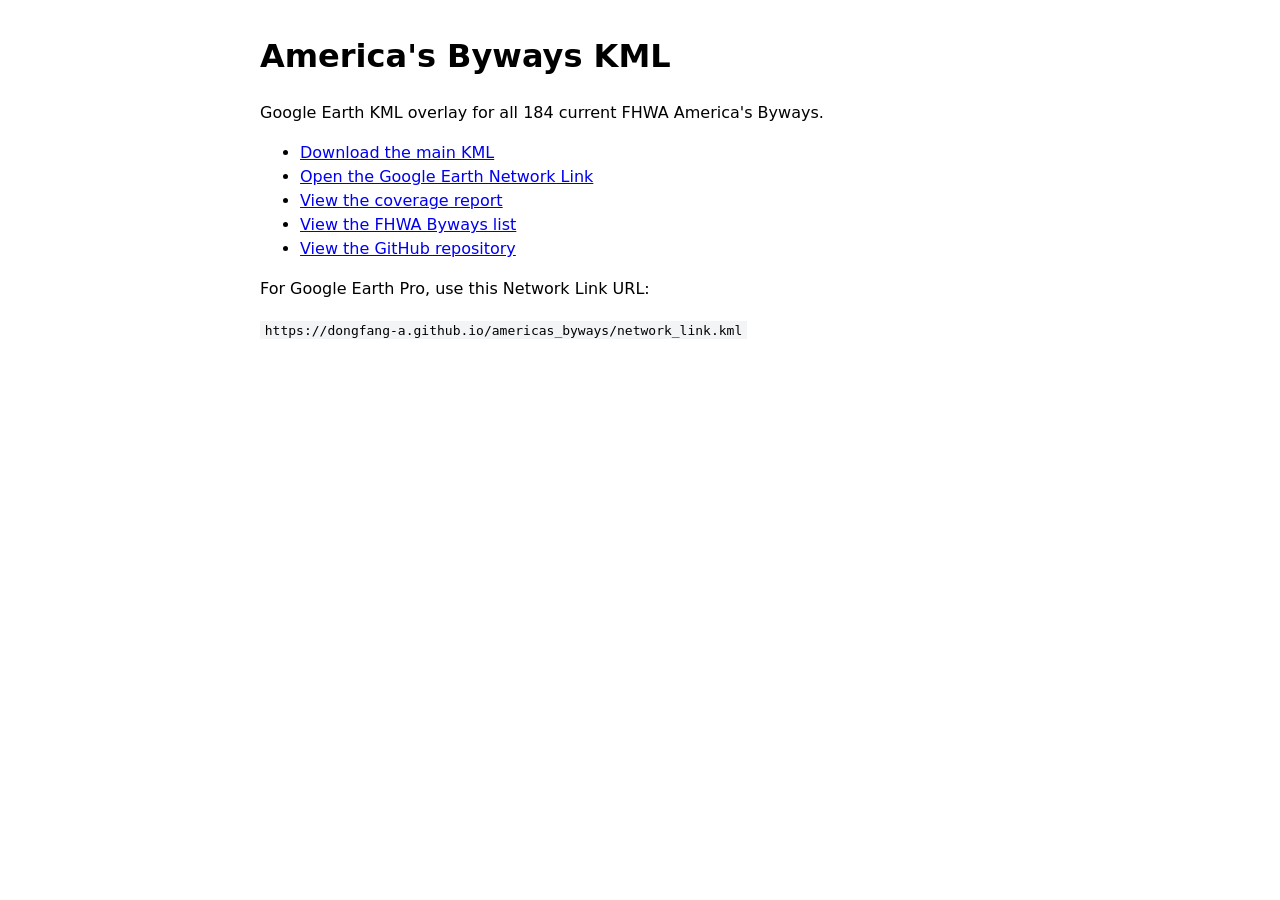
==== index.html @ eaf9fc2b "Add GitHub Pages landing page" ====
<!doctype html>
<html lang="en">
  <head>
    <meta charset="utf-8">
    <meta name="viewport" content="width=device-width, initial-scale=1">
    <title>America's Byways KML</title>
    <style>
      body {
        font-family: system-ui, -apple-system, BlinkMacSystemFont, "Segoe UI", sans-serif;
        line-height: 1.5;
        margin: 2rem auto;
        max-width: 760px;
        padding: 0 1rem;
      }
      code {
        background: #f3f4f6;
        padding: 0.1rem 0.3rem;
      }
    </style>
  </head>
  <body>
    <h1>America's Byways KML</h1>
    <p>Google Earth KML overlay for all 184 current FHWA America's Byways.</p>
    <ul>
      <li><a href="./americas_byways.kml">Download the main KML</a></li>
      <li><a href="./network_link.kml">Open the Google Earth Network Link</a></li>
      <li><a href="./americas_byways_coverage_report.csv">View the coverage report</a></li>
      <li><a href="./fhwa_americas_byways_list.csv">View the FHWA Byways list</a></li>
      <li><a href="https://github.com/dongfang-a/americas_byways">View the GitHub repository</a></li>
    </ul>
    <p>For Google Earth Pro, use this Network Link URL:</p>
    <p><code>https://dongfang-a.github.io/americas_byways/network_link.kml</code></p>
  </body>
</html>
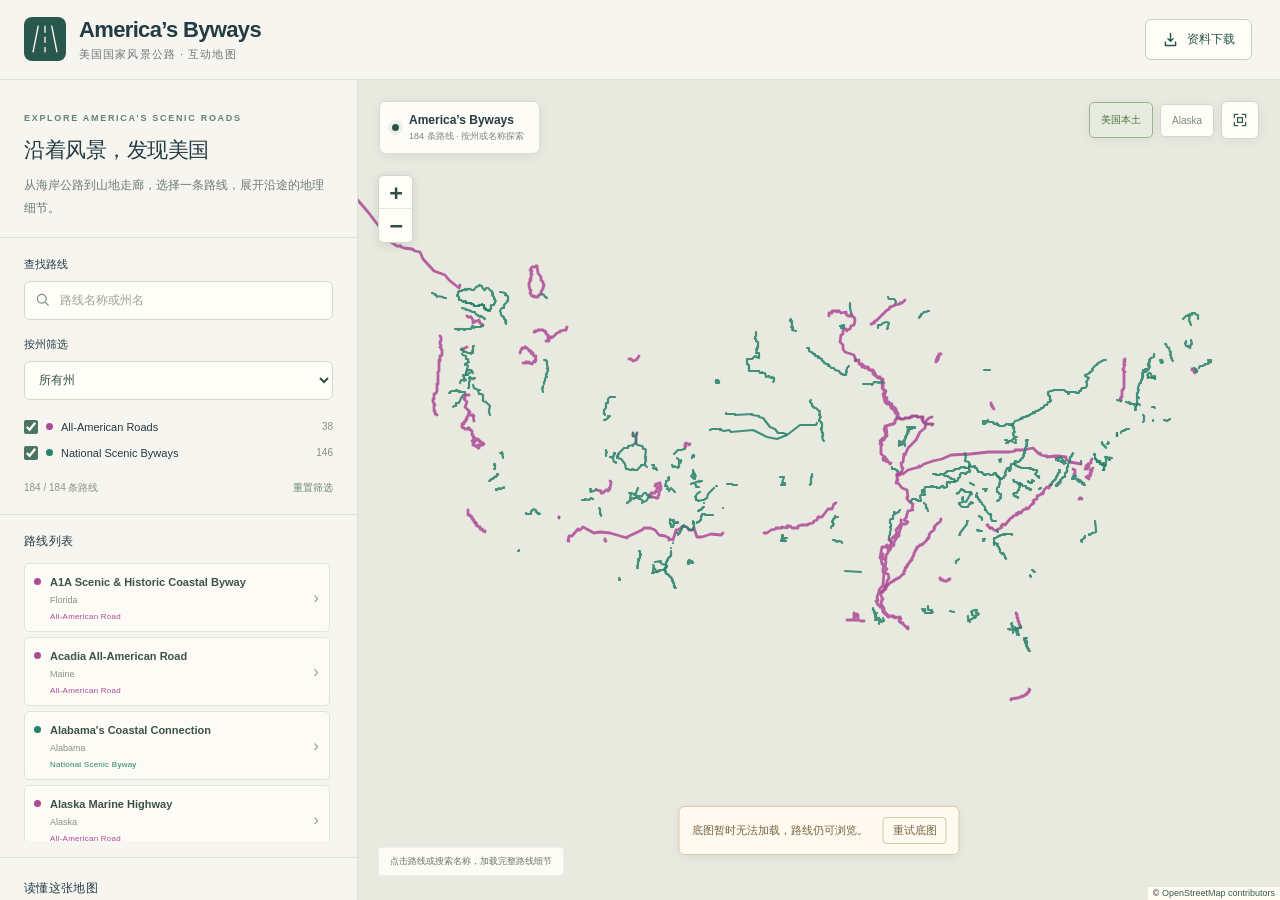
==== commit 2d7dcf30: "Add interactive Americas Byways map and preserve downloads page" ====
--- a/index.html
+++ b/index.html
@@ -1,34 +1,77 @@
 <!doctype html>
-<html lang="en">
-  <head>
-    <meta charset="utf-8">
-    <meta name="viewport" content="width=device-width, initial-scale=1">
-    <title>America's Byways KML</title>
-    <style>
-      body {
-        font-family: system-ui, -apple-system, BlinkMacSystemFont, "Segoe UI", sans-serif;
-        line-height: 1.5;
-        margin: 2rem auto;
-        max-width: 760px;
-        padding: 0 1rem;
-      }
-      code {
-        background: #f3f4f6;
-        padding: 0.1rem 0.3rem;
-      }
-    </style>
-  </head>
-  <body>
-    <h1>America's Byways KML</h1>
-    <p>Google Earth KML overlay for all 184 current FHWA America's Byways.</p>
-    <ul>
-      <li><a href="./americas_byways.kml">Download the main KML</a></li>
-      <li><a href="./network_link.kml">Open the Google Earth Network Link</a></li>
-      <li><a href="./americas_byways_coverage_report.csv">View the coverage report</a></li>
-      <li><a href="./fhwa_americas_byways_list.csv">View the FHWA Byways list</a></li>
-      <li><a href="https://github.com/dongfang-a/americas_byways">View the GitHub repository</a></li>
-    </ul>
-    <p>For Google Earth Pro, use this Network Link URL:</p>
-    <p><code>https://dongfang-a.github.io/americas_byways/network_link.kml</code></p>
-  </body>
+<html lang="zh-CN">
+<head>
+  <meta charset="utf-8">
+  <meta name="viewport" content="width=device-width,initial-scale=1,viewport-fit=cover">
+  <meta name="theme-color" content="#f6f4ed">
+  <meta name="description" content="在地图上探索 America's Byways：按州、名称和类型筛选美国国家风景公路，查看完整路线与资料来源。">
+  <title>America’s Byways · 美国风景公路地图</title>
+  <link rel="canonical" href="https://dongfang-a.github.io/americas_byways/">
+  <link rel="icon" href="./favicon.svg" type="image/svg+xml">
+  <link rel="stylesheet" href="./vendor/leaflet.css">
+  <link rel="stylesheet" href="./styles.css">
+  <script defer src="./vendor/leaflet.js"></script>
+  <script defer src="./app.js"></script>
+</head>
+<body>
+  <a class="skip-link" href="#routeSearch">跳到路线搜索</a>
+  <header class="topbar">
+    <a class="brand" href="../" aria-label="返回项目首页">
+      <span class="brand-mark" aria-hidden="true"><svg viewBox="0 0 40 40"><path d="m12 5-6 30M28 5l6 30M20 5v7m0 6v6m0 6v5"/></svg></span>
+      <span><h1>America’s Byways</h1><p>美国国家风景公路 · 互动地图</p></span>
+    </a>
+    <a class="download-button" href="./downloads.html"><svg viewBox="0 0 20 20" aria-hidden="true"><path d="M10 3v9m-3-3 3 3 3-3M4 13v4h12v-4"/></svg><span>资料下载</span></a>
+  </header>
+  <div class="app-shell">
+    <aside class="panel" id="panel" aria-label="路线搜索与图层">
+      <div class="panel-heading">
+        <div><span class="eyebrow">EXPLORE AMERICA’S SCENIC ROADS</span><h2>沿着风景，发现美国</h2><p class="intro">从海岸公路到山地走廊，选择一条路线，展开沿途的地理细节。</p></div>
+        <button type="button" class="panel-toggle" id="panelToggle" aria-controls="panelBody" aria-expanded="false"><span id="panelToggleText">路线搜索与图层</span><svg viewBox="0 0 20 20" aria-hidden="true"><path d="m5 12 5-5 5 5"/></svg></button>
+      </div>
+      <div class="panel-body" id="panelBody">
+        <section class="panel-section filters-section">
+          <label class="field-label" for="routeSearch">查找路线</label>
+          <div class="search-field"><svg viewBox="0 0 20 20" aria-hidden="true"><circle cx="8.5" cy="8.5" r="5.5"/><path d="m13 13 4 4"/></svg><input id="routeSearch" type="search" placeholder="路线名称或州名" autocomplete="off"></div>
+          <label class="field-label state-label" for="stateFilter">按州筛选</label>
+          <select id="stateFilter"><option value="">所有州</option></select>
+          <div class="designation-options" role="group" aria-label="公路类型">
+            <label class="designation-option"><input type="checkbox" id="allAmerican" checked><i class="designation-dot purple" aria-hidden="true"></i><span>All-American Roads</span><small id="allAmericanCount">38</small></label>
+            <label class="designation-option"><input type="checkbox" id="nationalScenic" checked><i class="designation-dot green" aria-hidden="true"></i><span>National Scenic Byways</span><small id="nationalScenicCount">146</small></label>
+          </div>
+          <div class="filter-foot"><span id="resultCount" aria-live="polite">正在载入路线…</span><button type="button" class="plain-button" id="resetFilters">重置筛选</button></div>
+        </section>
+        <section class="selected-section panel-section" id="selectedSection" hidden aria-label="选中路线详情">
+          <div class="selected-heading"><span class="eyebrow">SELECTED BYWAY</span><button type="button" id="clearSelection" class="plain-button">取消选择 ×</button></div>
+          <h3 id="selectedName"></h3><p class="selected-states" id="selectedStates"></p><span class="selected-designation" id="selectedDesignation"></span>
+          <p class="detail-message" id="detailMessage" aria-live="polite"></p>
+          <p class="selected-note" id="selectedNote"></p>
+          <dl class="selected-metrics" id="selectedMetrics"></dl>
+          <div class="detail-actions"><a id="selectedSource" target="_blank" rel="noopener">FHWA 路线资料 ↗</a><button type="button" class="plain-button" id="retryDetail" hidden>重试详细路线</button></div>
+          <label class="endpoint-toggle"><input type="checkbox" id="showEndpoints" checked><span>显示选中路线的起终点</span></label>
+        </section>
+        <section class="panel-section route-section" aria-labelledby="routeListHeading">
+          <h3 id="routeListHeading">路线列表</h3>
+          <div class="route-list" id="routeList" aria-label="筛选后的路线"></div>
+          <p class="empty-results" id="emptyResults" hidden>没有匹配的路线。试试更短的名称或重置筛选。</p>
+        </section>
+        <section class="panel-section legend-section">
+          <h3>读懂这张地图</h3>
+          <div class="legend-grid"><span><i class="line-swatch purple"></i>All-American Road</span><span><i class="line-swatch green"></i>National Scenic Byway</span><span><i class="point-swatch"></i>选中路线起终点</span></div>
+          <p class="accuracy-note">概览简化显示，选中路线后加载完整细节。颜色表示公路类别，不代表几何精度或当前可通行。部分路线含源数据跳线或 OSM 补齐，详情中会说明。</p>
+          <a class="text-link" href="./downloads.html">原下载页、覆盖报告与资料来源 <span aria-hidden="true">↗</span></a>
+        </section>
+        <footer class="panel-footer"><span>路线查看用途 · 不作为驾驶导航</span><a href="../">返回项目首页 ↗</a><a href="https://github.com/dongfang-a/americas_byways" target="_blank" rel="noopener">网页源码与反馈 ↗</a></footer>
+      </div>
+    </aside>
+    <main class="map-region" aria-label="美国风景公路互动地图">
+      <div id="map" tabindex="0" aria-label="可缩放的风景公路地图，点击路线或在列表中选择"></div>
+      <div class="map-caption" aria-live="polite"><span class="live-dot" aria-hidden="true"></span><div><strong id="viewTitle">America’s Byways</strong><span id="viewSubtitle">正在载入路线…</span></div></div>
+      <div class="map-tools"><button type="button" id="viewConus" class="view-button active">美国本土</button><button type="button" id="viewAlaska" class="view-button">Alaska</button><button type="button" class="fit-button" id="fitFiltered" title="显示筛选范围" aria-label="显示筛选范围"><svg viewBox="0 0 20 20" aria-hidden="true"><path d="M7 3H3v4m10-4h4v4M3 13v4h4m10-4v4h-4M7 7h6v6H7z"/></svg><span>筛选范围</span></button></div>
+      <div class="status-card loading" id="dataStatus" role="status"><span class="spinner" aria-hidden="true"></span><div><strong id="statusTitle">正在展开美国风景公路</strong><p id="statusMessage">载入路线索引与全国概览…</p></div><button type="button" id="retryData" hidden>重试</button></div>
+      <div class="tile-notice" id="tileNotice" role="status" hidden><span>底图暂时无法加载，路线仍可浏览。</span><button type="button" id="retryTiles">重试底图</button></div>
+      <div class="map-hint" id="mapHint">点击路线或搜索名称，加载完整路线细节</div>
+    </main>
+  </div>
+  <noscript><div class="noscript">请开启 JavaScript 查看互动地图，或<a href="./downloads.html">前往资料下载页</a>。</div></noscript>
+</body>
 </html>
--- a/vendor/leaflet.css
+++ b/vendor/leaflet.css
@@ -0,0 +1,661 @@
+/* required styles */
+
+.leaflet-pane,
+.leaflet-tile,
+.leaflet-marker-icon,
+.leaflet-marker-shadow,
+.leaflet-tile-container,
+.leaflet-pane > svg,
+.leaflet-pane > canvas,
+.leaflet-zoom-box,
+.leaflet-image-layer,
+.leaflet-layer {
+	position: absolute;
+	left: 0;
+	top: 0;
+	}
+.leaflet-container {
+	overflow: hidden;
+	}
+.leaflet-tile,
+.leaflet-marker-icon,
+.leaflet-marker-shadow {
+	-webkit-user-select: none;
+	   -moz-user-select: none;
+	        user-select: none;
+	  -webkit-user-drag: none;
+	}
+/* Prevents IE11 from highlighting tiles in blue */
+.leaflet-tile::selection {
+	background: transparent;
+}
+/* Safari renders non-retina tile on retina better with this, but Chrome is worse */
+.leaflet-safari .leaflet-tile {
+	image-rendering: -webkit-optimize-contrast;
+	}
+/* hack that prevents hw layers "stretching" when loading new tiles */
+.leaflet-safari .leaflet-tile-container {
+	width: 1600px;
+	height: 1600px;
+	-webkit-transform-origin: 0 0;
+	}
+.leaflet-marker-icon,
+.leaflet-marker-shadow {
+	display: block;
+	}
+/* .leaflet-container svg: reset svg max-width decleration shipped in Joomla! (joomla.org) 3.x */
+/* .leaflet-container img: map is broken in FF if you have max-width: 100% on tiles */
+.leaflet-container .leaflet-overlay-pane svg {
+	max-width: none !important;
+	max-height: none !important;
+	}
+.leaflet-container .leaflet-marker-pane img,
+.leaflet-container .leaflet-shadow-pane img,
+.leaflet-container .leaflet-tile-pane img,
+.leaflet-container img.leaflet-image-layer,
+.leaflet-container .leaflet-tile {
+	max-width: none !important;
+	max-height: none !important;
+	width: auto;
+	padding: 0;
+	}
+
+.leaflet-container img.leaflet-tile {
+	/* See: https://bugs.chromium.org/p/chromium/issues/detail?id=600120 */
+	mix-blend-mode: plus-lighter;
+}
+
+.leaflet-container.leaflet-touch-zoom {
+	-ms-touch-action: pan-x pan-y;
+	touch-action: pan-x pan-y;
+	}
+.leaflet-container.leaflet-touch-drag {
+	-ms-touch-action: pinch-zoom;
+	/* Fallback for FF which doesn't support pinch-zoom */
+	touch-action: none;
+	touch-action: pinch-zoom;
+}
+.leaflet-container.leaflet-touch-drag.leaflet-touch-zoom {
+	-ms-touch-action: none;
+	touch-action: none;
+}
+.leaflet-container {
+	-webkit-tap-highlight-color: transparent;
+}
+.leaflet-container a {
+	-webkit-tap-highlight-color: rgba(51, 181, 229, 0.4);
+}
+.leaflet-tile {
+	filter: inherit;
+	visibility: hidden;
+	}
+.leaflet-tile-loaded {
+	visibility: inherit;
+	}
+.leaflet-zoom-box {
+	width: 0;
+	height: 0;
+	-moz-box-sizing: border-box;
+	     box-sizing: border-box;
+	z-index: 800;
+	}
+/* workaround for https://bugzilla.mozilla.org/show_bug.cgi?id=888319 */
+.leaflet-overlay-pane svg {
+	-moz-user-select: none;
+	}
+
+.leaflet-pane         { z-index: 400; }
+
+.leaflet-tile-pane    { z-index: 200; }
+.leaflet-overlay-pane { z-index: 400; }
+.leaflet-shadow-pane  { z-index: 500; }
+.leaflet-marker-pane  { z-index: 600; }
+.leaflet-tooltip-pane   { z-index: 650; }
+.leaflet-popup-pane   { z-index: 700; }
+
+.leaflet-map-pane canvas { z-index: 100; }
+.leaflet-map-pane svg    { z-index: 200; }
+
+.leaflet-vml-shape {
+	width: 1px;
+	height: 1px;
+	}
+.lvml {
+	behavior: url(#default#VML);
+	display: inline-block;
+	position: absolute;
+	}
+
+
+/* control positioning */
+
+.leaflet-control {
+	position: relative;
+	z-index: 800;
+	pointer-events: visiblePainted; /* IE 9-10 doesn't have auto */
+	pointer-events: auto;
+	}
+.leaflet-top,
+.leaflet-bottom {
+	position: absolute;
+	z-index: 1000;
+	pointer-events: none;
+	}
+.leaflet-top {
+	top: 0;
+	}
+.leaflet-right {
+	right: 0;
+	}
+.leaflet-bottom {
+	bottom: 0;
+	}
+.leaflet-left {
+	left: 0;
+	}
+.leaflet-control {
+	float: left;
+	clear: both;
+	}
+.leaflet-right .leaflet-control {
+	float: right;
+	}
+.leaflet-top .leaflet-control {
+	margin-top: 10px;
+	}
+.leaflet-bottom .leaflet-control {
+	margin-bottom: 10px;
+	}
+.leaflet-left .leaflet-control {
+	margin-left: 10px;
+	}
+.leaflet-right .leaflet-control {
+	margin-right: 10px;
+	}
+
+
+/* zoom and fade animations */
+
+.leaflet-fade-anim .leaflet-popup {
+	opacity: 0;
+	-webkit-transition: opacity 0.2s linear;
+	   -moz-transition: opacity 0.2s linear;
+	        transition: opacity 0.2s linear;
+	}
+.leaflet-fade-anim .leaflet-map-pane .leaflet-popup {
+	opacity: 1;
+	}
+.leaflet-zoom-animated {
+	-webkit-transform-origin: 0 0;
+	    -ms-transform-origin: 0 0;
+	        transform-origin: 0 0;
+	}
+svg.leaflet-zoom-animated {
+	will-change: transform;
+}
+
+.leaflet-zoom-anim .leaflet-zoom-animated {
+	-webkit-transition: -webkit-transform 0.25s cubic-bezier(0,0,0.25,1);
+	   -moz-transition:    -moz-transform 0.25s cubic-bezier(0,0,0.25,1);
+	        transition:         transform 0.25s cubic-bezier(0,0,0.25,1);
+	}
+.leaflet-zoom-anim .leaflet-tile,
+.leaflet-pan-anim .leaflet-tile {
+	-webkit-transition: none;
+	   -moz-transition: none;
+	        transition: none;
+	}
+
+.leaflet-zoom-anim .leaflet-zoom-hide {
+	visibility: hidden;
+	}
+
+
+/* cursors */
+
+.leaflet-interactive {
+	cursor: pointer;
+	}
+.leaflet-grab {
+	cursor: -webkit-grab;
+	cursor:    -moz-grab;
+	cursor:         grab;
+	}
+.leaflet-crosshair,
+.leaflet-crosshair .leaflet-interactive {
+	cursor: crosshair;
+	}
+.leaflet-popup-pane,
+.leaflet-control {
+	cursor: auto;
+	}
+.leaflet-dragging .leaflet-grab,
+.leaflet-dragging .leaflet-grab .leaflet-interactive,
+.leaflet-dragging .leaflet-marker-draggable {
+	cursor: move;
+	cursor: -webkit-grabbing;
+	cursor:    -moz-grabbing;
+	cursor:         grabbing;
+	}
+
+/* marker & overlays interactivity */
+.leaflet-marker-icon,
+.leaflet-marker-shadow,
+.leaflet-image-layer,
+.leaflet-pane > svg path,
+.leaflet-tile-container {
+	pointer-events: none;
+	}
+
+.leaflet-marker-icon.leaflet-interactive,
+.leaflet-image-layer.leaflet-interactive,
+.leaflet-pane > svg path.leaflet-interactive,
+svg.leaflet-image-layer.leaflet-interactive path {
+	pointer-events: visiblePainted; /* IE 9-10 doesn't have auto */
+	pointer-events: auto;
+	}
+
+/* visual tweaks */
+
+.leaflet-container {
+	background: #ddd;
+	outline-offset: 1px;
+	}
+.leaflet-container a {
+	color: #0078A8;
+	}
+.leaflet-zoom-box {
+	border: 2px dotted #38f;
+	background: rgba(255,255,255,0.5);
+	}
+
+
+/* general typography */
+.leaflet-container {
+	font-family: "Helvetica Neue", Arial, Helvetica, sans-serif;
+	font-size: 12px;
+	font-size: 0.75rem;
+	line-height: 1.5;
+	}
+
+
+/* general toolbar styles */
+
+.leaflet-bar {
+	box-shadow: 0 1px 5px rgba(0,0,0,0.65);
+	border-radius: 4px;
+	}
+.leaflet-bar a {
+	background-color: #fff;
+	border-bottom: 1px solid #ccc;
+	width: 26px;
+	height: 26px;
+	line-height: 26px;
+	display: block;
+	text-align: center;
+	text-decoration: none;
+	color: black;
+	}
+.leaflet-bar a,
+.leaflet-control-layers-toggle {
+	background-position: 50% 50%;
+	background-repeat: no-repeat;
+	display: block;
+	}
+.leaflet-bar a:hover,
+.leaflet-bar a:focus {
+	background-color: #f4f4f4;
+	}
+.leaflet-bar a:first-child {
+	border-top-left-radius: 4px;
+	border-top-right-radius: 4px;
+	}
+.leaflet-bar a:last-child {
+	border-bottom-left-radius: 4px;
+	border-bottom-right-radius: 4px;
+	border-bottom: none;
+	}
+.leaflet-bar a.leaflet-disabled {
+	cursor: default;
+	background-color: #f4f4f4;
+	color: #bbb;
+	}
+
+.leaflet-touch .leaflet-bar a {
+	width: 30px;
+	height: 30px;
+	line-height: 30px;
+	}
+.leaflet-touch .leaflet-bar a:first-child {
+	border-top-left-radius: 2px;
+	border-top-right-radius: 2px;
+	}
+.leaflet-touch .leaflet-bar a:last-child {
+	border-bottom-left-radius: 2px;
+	border-bottom-right-radius: 2px;
+	}
+
+/* zoom control */
+
+.leaflet-control-zoom-in,
+.leaflet-control-zoom-out {
+	font: bold 18px 'Lucida Console', Monaco, monospace;
+	text-indent: 1px;
+	}
+
+.leaflet-touch .leaflet-control-zoom-in, .leaflet-touch .leaflet-control-zoom-out  {
+	font-size: 22px;
+	}
+
+
+/* layers control */
+
+.leaflet-control-layers {
+	box-shadow: 0 1px 5px rgba(0,0,0,0.4);
+	background: #fff;
+	border-radius: 5px;
+	}
+.leaflet-control-layers-toggle {
+	background-image: url(images/layers.png);
+	width: 36px;
+	height: 36px;
+	}
+.leaflet-retina .leaflet-control-layers-toggle {
+	background-image: url(images/layers-2x.png);
+	background-size: 26px 26px;
+	}
+.leaflet-touch .leaflet-control-layers-toggle {
+	width: 44px;
+	height: 44px;
+	}
+.leaflet-control-layers .leaflet-control-layers-list,
+.leaflet-control-layers-expanded .leaflet-control-layers-toggle {
+	display: none;
+	}
+.leaflet-control-layers-expanded .leaflet-control-layers-list {
+	display: block;
+	position: relative;
+	}
+.leaflet-control-layers-expanded {
+	padding: 6px 10px 6px 6px;
+	color: #333;
+	background: #fff;
+	}
+.leaflet-control-layers-scrollbar {
+	overflow-y: scroll;
+	overflow-x: hidden;
+	padding-right: 5px;
+	}
+.leaflet-control-layers-selector {
+	margin-top: 2px;
+	position: relative;
+	top: 1px;
+	}
+.leaflet-control-layers label {
+	display: block;
+	font-size: 13px;
+	font-size: 1.08333em;
+	}
+.leaflet-control-layers-separator {
+	height: 0;
+	border-top: 1px solid #ddd;
+	margin: 5px -10px 5px -6px;
+	}
+
+/* Default icon URLs */
+.leaflet-default-icon-path { /* used only in path-guessing heuristic, see L.Icon.Default */
+	background-image: url(images/marker-icon.png);
+	}
+
+
+/* attribution and scale controls */
+
+.leaflet-container .leaflet-control-attribution {
+	background: #fff;
+	background: rgba(255, 255, 255, 0.8);
+	margin: 0;
+	}
+.leaflet-control-attribution,
+.leaflet-control-scale-line {
+	padding: 0 5px;
+	color: #333;
+	line-height: 1.4;
+	}
+.leaflet-control-attribution a {
+	text-decoration: none;
+	}
+.leaflet-control-attribution a:hover,
+.leaflet-control-attribution a:focus {
+	text-decoration: underline;
+	}
+.leaflet-attribution-flag {
+	display: inline !important;
+	vertical-align: baseline !important;
+	width: 1em;
+	height: 0.6669em;
+	}
+.leaflet-left .leaflet-control-scale {
+	margin-left: 5px;
+	}
+.leaflet-bottom .leaflet-control-scale {
+	margin-bottom: 5px;
+	}
+.leaflet-control-scale-line {
+	border: 2px solid #777;
+	border-top: none;
+	line-height: 1.1;
+	padding: 2px 5px 1px;
+	white-space: nowrap;
+	-moz-box-sizing: border-box;
+	     box-sizing: border-box;
+	background: rgba(255, 255, 255, 0.8);
+	text-shadow: 1px 1px #fff;
+	}
+.leaflet-control-scale-line:not(:first-child) {
+	border-top: 2px solid #777;
+	border-bottom: none;
+	margin-top: -2px;
+	}
+.leaflet-control-scale-line:not(:first-child):not(:last-child) {
+	border-bottom: 2px solid #777;
+	}
+
+.leaflet-touch .leaflet-control-attribution,
+.leaflet-touch .leaflet-control-layers,
+.leaflet-touch .leaflet-bar {
+	box-shadow: none;
+	}
+.leaflet-touch .leaflet-control-layers,
+.leaflet-touch .leaflet-bar {
+	border: 2px solid rgba(0,0,0,0.2);
+	background-clip: padding-box;
+	}
+
+
+/* popup */
+
+.leaflet-popup {
+	position: absolute;
+	text-align: center;
+	margin-bottom: 20px;
+	}
+.leaflet-popup-content-wrapper {
+	padding: 1px;
+	text-align: left;
+	border-radius: 12px;
+	}
+.leaflet-popup-content {
+	margin: 13px 24px 13px 20px;
+	line-height: 1.3;
+	font-size: 13px;
+	font-size: 1.08333em;
+	min-height: 1px;
+	}
+.leaflet-popup-content p {
+	margin: 17px 0;
+	margin: 1.3em 0;
+	}
+.leaflet-popup-tip-container {
+	width: 40px;
+	height: 20px;
+	position: absolute;
+	left: 50%;
+	margin-top: -1px;
+	margin-left: -20px;
+	overflow: hidden;
+	pointer-events: none;
+	}
+.leaflet-popup-tip {
+	width: 17px;
+	height: 17px;
+	padding: 1px;
+
+	margin: -10px auto 0;
+	pointer-events: auto;
+
+	-webkit-transform: rotate(45deg);
+	   -moz-transform: rotate(45deg);
+	    -ms-transform: rotate(45deg);
+	        transform: rotate(45deg);
+	}
+.leaflet-popup-content-wrapper,
+.leaflet-popup-tip {
+	background: white;
+	color: #333;
+	box-shadow: 0 3px 14px rgba(0,0,0,0.4);
+	}
+.leaflet-container a.leaflet-popup-close-button {
+	position: absolute;
+	top: 0;
+	right: 0;
+	border: none;
+	text-align: center;
+	width: 24px;
+	height: 24px;
+	font: 16px/24px Tahoma, Verdana, sans-serif;
+	color: #757575;
+	text-decoration: none;
+	background: transparent;
+	}
+.leaflet-container a.leaflet-popup-close-button:hover,
+.leaflet-container a.leaflet-popup-close-button:focus {
+	color: #585858;
+	}
+.leaflet-popup-scrolled {
+	overflow: auto;
+	}
+
+.leaflet-oldie .leaflet-popup-content-wrapper {
+	-ms-zoom: 1;
+	}
+.leaflet-oldie .leaflet-popup-tip {
+	width: 24px;
+	margin: 0 auto;
+
+	-ms-filter: "progid:DXImageTransform.Microsoft.Matrix(M11=0.70710678, M12=0.70710678, M21=-0.70710678, M22=0.70710678)";
+	filter: progid:DXImageTransform.Microsoft.Matrix(M11=0.70710678, M12=0.70710678, M21=-0.70710678, M22=0.70710678);
+	}
+
+.leaflet-oldie .leaflet-control-zoom,
+.leaflet-oldie .leaflet-control-layers,
+.leaflet-oldie .leaflet-popup-content-wrapper,
+.leaflet-oldie .leaflet-popup-tip {
+	border: 1px solid #999;
+	}
+
+
+/* div icon */
+
+.leaflet-div-icon {
+	background: #fff;
+	border: 1px solid #666;
+	}
+
+
+/* Tooltip */
+/* Base styles for the element that has a tooltip */
+.leaflet-tooltip {
+	position: absolute;
+	padding: 6px;
+	background-color: #fff;
+	border: 1px solid #fff;
+	border-radius: 3px;
+	color: #222;
+	white-space: nowrap;
+	-webkit-user-select: none;
+	-moz-user-select: none;
+	-ms-user-select: none;
+	user-select: none;
+	pointer-events: none;
+	box-shadow: 0 1px 3px rgba(0,0,0,0.4);
+	}
+.leaflet-tooltip.leaflet-interactive {
+	cursor: pointer;
+	pointer-events: auto;
+	}
+.leaflet-tooltip-top:before,
+.leaflet-tooltip-bottom:before,
+.leaflet-tooltip-left:before,
+.leaflet-tooltip-right:before {
+	position: absolute;
+	pointer-events: none;
+	border: 6px solid transparent;
+	background: transparent;
+	content: "";
+	}
+
+/* Directions */
+
+.leaflet-tooltip-bottom {
+	margin-top: 6px;
+}
+.leaflet-tooltip-top {
+	margin-top: -6px;
+}
+.leaflet-tooltip-bottom:before,
+.leaflet-tooltip-top:before {
+	left: 50%;
+	margin-left: -6px;
+	}
+.leaflet-tooltip-top:before {
+	bottom: 0;
+	margin-bottom: -12px;
+	border-top-color: #fff;
+	}
+.leaflet-tooltip-bottom:before {
+	top: 0;
+	margin-top: -12px;
+	margin-left: -6px;
+	border-bottom-color: #fff;
+	}
+.leaflet-tooltip-left {
+	margin-left: -6px;
+}
+.leaflet-tooltip-right {
+	margin-left: 6px;
+}
+.leaflet-tooltip-left:before,
+.leaflet-tooltip-right:before {
+	top: 50%;
+	margin-top: -6px;
+	}
+.leaflet-tooltip-left:before {
+	right: 0;
+	margin-right: -12px;
+	border-left-color: #fff;
+	}
+.leaflet-tooltip-right:before {
+	left: 0;
+	margin-left: -12px;
+	border-right-color: #fff;
+	}
+
+/* Printing */
+
+@media print {
+	/* Prevent printers from removing background-images of controls. */
+	.leaflet-control {
+		-webkit-print-color-adjust: exact;
+		print-color-adjust: exact;
+		}
+	}
--- a/styles.css
+++ b/styles.css
@@ -0,0 +1,14 @@
+:root{color-scheme:light;--paper:#f7f5ef;--ink:#233b43;--muted:#6c797c;--forest:#28584d;--line:#dedfd6;--blue:#5267ca;--green:#13856c;--amber:#d88a24;--red:#c65b65;--cyan:#16aabd;font-family:Inter,"Segoe UI","Microsoft YaHei",-apple-system,BlinkMacSystemFont,sans-serif;font-synthesis:none}
+*{box-sizing:border-box}html,body{height:100%;margin:0}body{background:var(--paper);color:var(--ink);overflow:hidden}button,a,input{-webkit-tap-highlight-color:transparent}button,input{font:inherit}button,a{touch-action:manipulation}button{cursor:pointer}a{color:var(--forest)}button:focus-visible,a:focus-visible,input:focus-visible{outline:3px solid #d2a34e;outline-offset:4px}button svg,a svg{fill:none;stroke:currentColor;stroke-width:1.65;stroke-linecap:round;stroke-linejoin:round}.skip-link{position:fixed;top:-60px;left:12px;z-index:2000;padding:12px 16px;background:var(--paper);border:1px solid var(--forest);border-radius:6px}.skip-link:focus{top:10px}.topbar{height:80px;display:flex;align-items:center;justify-content:space-between;gap:16px;padding:0 28px 0 24px;border-bottom:1px solid var(--line);position:relative;z-index:1100;background:var(--paper)}.brand{display:flex;align-items:center;gap:13px}.brand-mark{width:42px;height:44px;border-radius:8px;background:var(--forest);display:grid;place-items:center;color:#fbf5e8}.brand-mark svg{width:34px;height:34px;fill:none;stroke:currentColor;stroke-width:1.6;stroke-linecap:round}.brand-mark .sun{stroke:#d4b26c}.brand h1{font-size:22px;line-height:1.15;letter-spacing:-.65px;margin:0;font-weight:700}.brand p{margin:5px 0 0;font-size:11px;letter-spacing:1.1px;color:var(--muted)}.download-button{display:inline-flex;gap:8px;align-items:center;color:var(--forest);text-decoration:none;border:1px solid #c6cfc4;border-radius:6px;padding:11px 16px;font-weight:650;font-size:12px;background:#fffdf8;transition:background .15s,border-color .15s}.download-button:hover{background:#eaf0e7;border-color:#9aaa9c}.download-button svg{width:17px;height:17px}.app-shell{height:calc(100dvh - 80px);display:grid;grid-template-columns:344px minmax(0,1fr)}.panel{background:var(--paper);border-right:1px solid var(--line);z-index:1000;display:flex;flex-direction:column;min-height:0}.panel-heading{padding:27px 24px 20px}.eyebrow{font-size:9px;font-weight:750;letter-spacing:1.7px;color:#648276}.panel h2{font-size:20px;line-height:1.4;letter-spacing:-.5px;margin:10px 0}.intro{font-size:12px;line-height:1.85;color:var(--muted);margin:0}.panel-body{overflow-y:auto;scrollbar-width:thin;scrollbar-color:#bec6bc transparent;overscroll-behavior:contain}.panel-section{padding:22px 24px;border-top:1px solid var(--line)}h3,.versions legend{font-size:12px;font-weight:700;letter-spacing:.3px;margin:0 0 15px}.versions{border:0;margin:0;padding:0;min-width:0}.version-option{position:relative;display:flex;align-items:center;gap:10px;padding:12px 11px;margin-bottom:8px;border:1px solid #dadfd5;border-radius:7px;background:#fbfaf6;cursor:pointer;transition:border-color .15s,background .15s}.version-option input{position:absolute;opacity:0;width:1px;height:1px}.version-option:has(input:checked){border-color:#5c8172;background:#edf2e9;box-shadow:inset 0 0 0 .25px #5c8172}.version-option:has(input:focus-visible){outline:3px solid #d2a34e;outline-offset:2px}.version-dot{height:13px;width:13px;border:1.5px solid #a5afa7;border-radius:50%;flex-shrink:0;position:relative}.version-option input:checked+.version-dot{border-color:var(--forest)}.version-option input:checked+.version-dot:after{content:"";position:absolute;inset:2px;border-radius:50%;background:var(--forest)}.version-option strong{font-size:12px;display:block;font-weight:650}.version-option small{display:block;font-size:10px;color:var(--muted);margin-top:4px;line-height:1.4}.year-chip{margin-left:auto;font-size:9px;padding:3px 5px;border-radius:3px;background:#e6eaf5;color:#455ba5;align-self:flex-start;letter-spacing:.3px}.year-chip.amber{background:#f5e8cd;color:#9b6d26}.compare{margin-bottom:0}.field-note{font-size:10px;line-height:1.75;color:#7d8583;margin:12px 0 0}.layer-options{display:grid;gap:17px}.layer-option{display:flex;align-items:center;position:relative;cursor:pointer;gap:15px}.layer-option>span:first-child{flex:1}.layer-option strong{font-size:11px;display:block;font-weight:600}.layer-option small{font-size:10px;color:var(--muted);display:block;margin-top:4px}.layer-option input{position:absolute;right:0;width:31px;height:20px;opacity:0;margin:0}.switch{width:30px;height:17px;border-radius:15px;background:#d6dcd2;flex:none;position:relative;transition:background .15s;pointer-events:none}.switch:after{content:"";position:absolute;top:3px;left:3px;width:11px;height:11px;background:#fff;border-radius:50%;box-shadow:0 1px 2px #192f3326;transition:transform .15s}.layer-option input:checked+.switch{background:#4e7867}.layer-option input:checked+.switch:after{transform:translateX(13px)}.layer-option input:focus-visible+.switch{outline:3px solid #d2a34e;outline-offset:3px}.legend-grid{display:grid;grid-template-columns:1fr 1fr;gap:13px 9px}.legend-grid>span{display:flex;align-items:center;gap:7px;font-size:10px;white-space:nowrap}.line-swatch{display:inline-block;width:21px;height:0;border-top:3px solid;flex:none;border-radius:2px}.line-swatch.green{color:var(--green)}.line-swatch.blue{color:var(--blue)}.line-swatch.orange{color:var(--amber)}.line-swatch.red{color:var(--red);border-top-style:dashed}.line-swatch.cyan{color:var(--cyan);border-top-style:dashed}.point-swatch{height:8px;width:8px;background:var(--ink);border:1.5px solid white;box-shadow:0 0 0 1px var(--ink);border-radius:50%;margin:0 6px}.accuracy-note{font-size:10px;line-height:1.9;color:var(--muted);margin:17px 0 12px}.text-link{font-size:10px;text-underline-offset:3px;display:inline-flex;gap:8px}.panel-footer{padding:17px 24px 22px;border-top:1px solid var(--line);display:grid;gap:7px;font-size:9px;color:#8a938c;line-height:1.5}.panel-toggle{display:none}.map-region{position:relative;min-width:0;min-height:0;background:#e8e9df;overflow:hidden}#map{position:absolute;inset:0;background:#e8e9df;z-index:0}.leaflet-container{font-family:inherit!important}.leaflet-tile-pane{filter:saturate(.65)}.leaflet-control-attribution{font-size:9px!important;max-width:calc(100vw - 20px);background:#fffdf5e8!important}.leaflet-control-attribution a{color:#375c50!important}.leaflet-control-zoom{border:1px solid #d0d7cb!important;border-radius:6px!important;box-shadow:0 2px 10px #223c4220!important;overflow:hidden}.leaflet-control-zoom a{background:#fffdf8!important;color:#334d4c!important;width:33px!important;height:33px!important;line-height:33px!important;border-bottom-color:#e5e7df!important}.leaflet-top.leaflet-left{top:85px;left:10px}.map-caption{position:absolute;z-index:450;top:21px;left:21px;padding:11px 15px 11px 12px;background:#fffdf8ed;border:1px solid #d8ddd0;border-radius:7px;display:flex;align-items:center;gap:10px;box-shadow:0 2px 12px #223c4210;pointer-events:none}.live-dot{width:7px;height:7px;border-radius:50%;background:var(--forest);box-shadow:0 0 0 4px #28584d13}.map-caption strong{font-size:12px;font-weight:650;display:block}.map-caption #viewSubtitle{display:block;font-size:9px;color:#7a8580;margin-top:4px;line-height:1.2}.fit-button{position:absolute;right:21px;top:21px;z-index:450;display:flex;align-items:center;gap:7px;background:#fffdf8f5;border:1px solid #d1d9cd;border-radius:6px;padding:10px 13px;color:#395a50;font-size:11px;box-shadow:0 2px 12px #223c4210}.fit-button:hover{background:#edf2e8}.fit-button svg{height:16px;width:16px}.status-card{position:absolute;z-index:500;left:50%;top:42%;transform:translate(-50%,-50%);display:flex;align-items:center;gap:14px;padding:20px 23px;border-radius:9px;border:1px solid #d1d9cb;background:#fffdf8f7;box-shadow:0 6px 30px #223c4220;width:max-content;max-width:calc(100% - 36px)}.status-card strong{font-size:13px;display:block}.status-card p{font-size:11px;line-height:1.7;color:var(--muted);margin:5px 0 0}.status-card button,.tile-notice button{border:1px solid #b6c4b4;border-radius:4px;background:#f1f5eb;color:var(--forest);padding:7px 10px;font-size:11px;white-space:nowrap}.spinner{height:19px;width:19px;border-radius:50%;border:2px solid #dce4d6;border-top-color:var(--forest);animation:spin .85s linear infinite;flex:none}.status-card.error .spinner{display:none}.status-card[hidden],.tile-notice[hidden]{display:none!important}.tile-notice{position:absolute;bottom:45px;left:50%;transform:translateX(-50%);z-index:500;background:#fffaf0f5;border:1px solid #d5c9aa;border-radius:6px;display:flex;gap:15px;align-items:center;padding:10px 12px;font-size:11px;color:#776343;max-width:calc(100% - 36px);box-shadow:0 2px 10px #223c4210}.tile-notice button{padding:5px 9px;background:#fffaf0;border-color:#d0c6ab;color:#776343}.map-hint{position:absolute;bottom:24px;left:20px;z-index:450;background:#fffdf8e6;border-radius:4px;padding:7px 11px;font-size:9px;color:#69766b;pointer-events:none;border:1px solid #d8ddd066}.leaflet-popup-content-wrapper{border-radius:9px!important;box-shadow:0 4px 25px #1b32342e!important;background:#fffdf8!important}.leaflet-popup-tip{background:#fffdf8!important}.leaflet-popup-content{margin:20px!important;line-height:1.8!important;color:#344a4e!important;font-size:12px!important;max-height:min(420px,60dvh);overflow:auto}.popup-eyebrow{font-size:9px;color:#819080;letter-spacing:1px;margin:0 0 5px}.popup-title{font-size:15px;line-height:1.55;font-weight:700;margin:0 0 12px;color:#263f43}.popup-quality{display:inline-block;font-size:10px;line-height:1.6;padding:3px 7px;border-radius:3px;background:#edf0e5;color:#55705d;border-left:3px solid var(--qcolor);margin-bottom:10px}.popup-note{margin:0 0 12px!important;font-size:11px;line-height:1.85}.popup-metrics{font-size:10px;color:#89918a;padding-top:10px;border-top:1px solid #e0e4d9;margin:0 0 8px!important}.popup-sources{display:flex;flex-wrap:wrap;gap:3px 12px;font-size:10px}.popup-sources a{color:#58775b!important;text-underline-offset:3px}.popup-disclaimer{font-size:9px;color:#939b92;margin:10px 0 0!important;line-height:1.7}.leaflet-interactive:focus-visible{outline:none;filter:drop-shadow(0 0 2px #162f35)}.noscript{position:fixed;inset:90px 20px auto;z-index:3000;background:var(--paper);padding:24px;border:1px solid var(--line)}@keyframes spin{to{transform:rotate(360deg)}}
+@media(min-width:1500px){.app-shell{grid-template-columns:366px minmax(0,1fr)}.panel-heading,.panel-section{padding-left:28px;padding-right:28px}.intro{max-width:280px}}
+@media(max-height:820px) and (min-width:761px){.panel-heading{padding-top:20px;padding-bottom:17px}.panel-section{padding-top:18px;padding-bottom:18px}.layer-options{gap:14px}.version-option{padding-top:10px;padding-bottom:10px}}
+@media(max-width:1000px) and (min-width:761px){.app-shell{grid-template-columns:305px minmax(0,1fr)}.panel-heading,.panel-section,.panel-footer{padding-left:19px;padding-right:19px}.panel h2{font-size:18px}.legend-grid{column-gap:6px}.legend-grid>span{font-size:9px}.fit-button span{display:none}.fit-button{padding:11px}.map-caption{max-width:calc(100% - 90px)}}
+@media(max-width:760px){.topbar{height:69px;padding:0 15px;gap:10px}.brand{gap:9px}.brand-mark{width:34px;height:37px;border-radius:6px}.brand-mark svg{width:29px;height:29px}.brand h1{font-size:18px;letter-spacing:-.5px}.brand p{font-size:9px;letter-spacing:.7px;margin-top:4px}.download-button{padding:9px 10px;font-size:10px;gap:5px}.download-button svg{width:15px;height:15px}.app-shell{height:calc(100dvh - 69px);display:block}.map-region{height:100%}.panel{position:absolute;bottom:max(12px,env(safe-area-inset-bottom));left:10px;right:10px;border:1px solid #d7ddcf;border-radius:12px;overflow:hidden;box-shadow:0 3px 25px #203b4724;max-height:calc(100dvh - 155px)}.panel-heading{padding:0}.panel-heading>div{display:none}.panel-toggle{display:flex;align-items:center;justify-content:space-between;gap:10px;width:100%;border:0;background:#f8f7f0;color:#2a4945;text-align:left;padding:16px 17px;font-size:12px;font-weight:650;min-height:50px}.panel-toggle:before{content:"";width:25px;height:3px;background:#bfcaba;border-radius:5px;position:absolute;left:50%;top:6px;transform:translateX(-50%)}.panel-toggle svg{width:16px;height:16px}.panel.is-expanded .panel-toggle svg{transform:rotate(180deg)}.panel-body{display:none;max-height:52dvh;overscroll-behavior:contain}.panel.is-expanded .panel-body{display:block}.panel-section{padding:17px 19px}.versions{display:grid;gap:6px;grid-template-columns:1fr 1fr}.versions legend{padding:0;margin-bottom:11px;font-size:11px;grid-column:1/-1}.version-option{padding:10px 8px;gap:7px;margin:0}.version-option strong{font-size:11px}.version-option small{font-size:9px;min-height:25px;line-height:1.5}.year-chip{display:none}.version-dot{width:11px;height:11px}.version-option input:checked+.version-dot:after{inset:1.6px}.compare{grid-column:1/-1;padding-top:8px;padding-bottom:8px}.compare small{min-height:0;margin-top:2px}.compare>span:nth-of-type(2){display:flex;align-items:center;gap:12px}.field-note{font-size:9px;margin-top:10px}.layer-options{display:grid;grid-template-columns:1fr 1fr;gap:17px 22px}.layer-option strong{font-size:10px}.layer-option small{font-size:9px;line-height:1.5;min-height:13px}.layer-option{gap:7px}.switch{width:27px;height:16px}.switch:after{height:10px;width:10px}.layer-option input:checked+.switch:after{transform:translateX(11px)}.legend-grid{grid-template-columns:1fr 1fr 1fr;gap:13px 7px}.legend-grid>span{font-size:8px;gap:5px}.line-swatch{width:17px}.accuracy-note{font-size:9px;margin-top:14px}.panel-footer{padding:12px 19px 17px;font-size:8px;gap:4px}.map-caption{top:14px;left:13px;padding:9px 12px 9px 10px;max-width:calc(100% - 77px)}.map-caption strong{font-size:11px}.map-caption #viewSubtitle{font-size:8px;margin-top:4px}.live-dot{width:6px;height:6px}.fit-button{top:14px;right:13px;padding:12px 10px}.fit-button span{display:none}.fit-button svg{height:15px;width:15px}.leaflet-top.leaflet-left{top:78px;left:3px}.leaflet-control-zoom a{width:31px!important;height:31px!important;line-height:31px!important}.leaflet-control-attribution{font-size:8px!important;line-height:1.7!important}.map-hint{bottom:81px;left:14px;font-size:8px;padding:6px 9px;max-width:calc(100% - 27px)}.tile-notice{bottom:119px;font-size:10px;gap:10px;width:max-content;max-width:calc(100% - 28px);padding:9px 10px}.tile-notice>span{max-width:180px;line-height:1.7}.status-card{padding:17px;gap:11px;width:calc(100% - 44px);max-width:350px;top:37%}.status-card strong{font-size:12px}.status-card p{font-size:10px}.leaflet-popup-content{margin:17px!important;font-size:11px!important;max-height:42dvh}.popup-title{font-size:13px}.popup-note{font-size:10px}.panel.is-expanded~.map-region .map-hint{display:none}}
+@media(max-width:370px){.topbar{padding:0 11px}.brand h1{font-size:16px}.brand p{font-size:8px}.download-button{font-size:9px;padding:9px}.legend-grid{grid-template-columns:1fr 1fr}.layer-options{column-gap:15px}}
+@media(prefers-reduced-motion:reduce){*,*:before,*:after{animation:none!important;transition:none!important}.spinner{border-color:#acbdac;border-top-color:var(--forest)}}
+/* America’s Byways controls and route browser. */
+.brand{color:inherit;text-decoration:none}.topbar .brand>span:last-child{min-width:0}.app-shell{grid-template-columns:358px minmax(0,1fr)}.panel-heading{padding-bottom:18px}.panel h2{font-size:21px}.filters-section{padding-top:19px;padding-bottom:17px}.field-label{font-size:11px;font-weight:650;display:block;margin-bottom:9px}.search-field{position:relative}.search-field svg{position:absolute;left:11px;top:11px;width:16px;height:16px;fill:none;stroke:#7b8e83;stroke-width:1.5;pointer-events:none}.search-field input,select{width:100%;height:39px;border:1px solid #cfd9cb;border-radius:6px;background:#fffdf8;color:#344e47;font:inherit;font-size:12px}.search-field input{padding:0 11px 0 35px}.search-field input::placeholder{color:#9aa599}select{padding:0 10px}.state-label{margin-top:17px}.designation-options{display:grid;gap:12px;margin-top:20px}.designation-option{display:flex;align-items:center;gap:8px;cursor:pointer;font-size:11px}.designation-option input{accent-color:#4b7562;width:14px;height:14px;margin:0}.designation-option small{margin-left:auto;font-size:10px;color:#85917f}.designation-dot{width:7px;height:7px;border-radius:50%;flex:none}.designation-dot.purple{background:#ad4a95}.designation-dot.green{background:#26816a}.filter-foot{display:flex;justify-content:space-between;align-items:center;margin-top:19px;font-size:10px;color:#899480}.plain-button{padding:2px 0;border:0;background:transparent;color:#6b876c;font-size:10px;text-underline-offset:3px}.plain-button:hover{text-decoration:underline}.route-section{padding-top:18px;padding-bottom:16px}.route-section h3{margin-bottom:11px}.route-list{max-height:280px;overflow:auto;scrollbar-width:thin;scrollbar-color:#b5c5ad transparent;overscroll-behavior:contain;display:grid;gap:5px;padding:2px 3px 4px 0}.route-result{display:flex;align-items:flex-start;gap:9px;text-align:left;background:#fcfbf6;border:1px solid #e0e4d9;border-radius:5px;padding:10px 10px 10px 9px;color:#3c5248;width:100%;font:inherit;transition:background .15s,border-color .15s}.route-result:hover{background:#eef3e9;border-color:#bccdb7}.route-result.is-selected{border-color:#769772;background:#ebf1e3}.result-dot{height:7px;width:7px;border-radius:50%;background:var(--route-color);flex:none;margin-top:4px}.route-result>span:nth-child(2){flex:1;min-width:0}.route-result strong{font-size:11px;line-height:1.5;font-weight:600;display:block}.route-result small{font-size:9px;line-height:1.5;display:block;color:#88947e;margin-top:4px}.route-result em{font-style:normal;display:block;font-size:8px;letter-spacing:.25px;color:var(--route-color);margin-top:4px}.result-arrow{font-size:17px;color:#98a68d;line-height:1;align-self:center}.empty-results{font-size:11px;line-height:1.9;color:#8c9782;margin:13px 0 0}.selected-section{background:#edf2e6}.selected-section[hidden]{display:none}.selected-heading{display:flex;justify-content:space-between;gap:8px;align-items:center;margin-bottom:10px}.selected-heading .eyebrow{font-size:8px;letter-spacing:1.2px}.selected-section h3{font-size:16px;line-height:1.55;margin-bottom:7px;color:#314c3f}.selected-states{font-size:10px;color:#839176;margin:0 0 9px;line-height:1.6}.selected-designation{display:inline-block;font-size:9px;color:var(--route-color);padding:3px 6px;background:#fffdf7b0;border:1px solid #d6dfcb;border-radius:3px}.detail-message{font-size:10px;font-weight:600;color:#6f8e60;line-height:1.7;margin:12px 0 9px}.detail-message.error{color:#a57848}.selected-note{font-size:10px;line-height:1.9;color:#7b8a6d;margin:0 0 13px}.selected-metrics{display:grid;gap:8px;margin:0;padding:12px 0;border-top:1px solid #d8e1cc;border-bottom:1px solid #d8e1cc}.selected-metrics>div{display:flex;gap:12px;justify-content:space-between}.selected-metrics dt,.selected-metrics dd{font-size:9px;margin:0;line-height:1.5}.selected-metrics dt{color:#8b997d}.selected-metrics dd{color:#5f7753;text-align:right;max-width:65%}.detail-actions{display:flex;flex-wrap:wrap;gap:9px 15px;margin-top:13px;font-size:10px}.detail-actions a{color:#6a8457;text-underline-offset:3px}.endpoint-toggle{display:flex;align-items:center;gap:8px;font-size:10px;color:#6c845b;cursor:pointer;margin-top:15px}.endpoint-toggle input{accent-color:#5c8050;width:13px;height:13px;margin:0}.legend-grid{grid-template-columns:1fr;gap:12px}.legend-grid>span{font-size:10px}.line-swatch.purple{color:#ad4a95}.line-swatch.green{color:#26816a}.map-caption{max-width:calc(100% - 305px)}.map-caption strong{white-space:nowrap;max-width:300px;overflow:hidden;text-overflow:ellipsis}.map-tools{position:absolute;z-index:450;right:21px;top:21px;display:flex;gap:7px;align-items:center}.map-tools .fit-button{position:static;padding:10px}.map-tools .fit-button span{display:none}.view-button{background:#fffdf8f5;border:1px solid #d1d9cd;border-radius:5px;padding:10px 11px;color:#7a8b74;font-size:10px;box-shadow:0 2px 12px #223c4210;white-space:nowrap}.view-button.active{background:#e6eddf;border-color:#9db492;color:#4e7145}.route-endpoint{background:transparent;border:0;display:grid;place-items:center}.route-endpoint span{height:9px;width:9px;border:2px solid #fffef8;background:#385c4c;border-radius:50%;box-shadow:0 0 0 1px #385c4c55,0 1px 4px #213f3c33}.route-endpoint:focus-visible{outline:3px solid #d2a34e;outline-offset:3px}.popup-quality{font-size:10px}.leaflet-popup-content{max-height:min(410px,53dvh)}
+@media(min-width:1500px){.app-shell{grid-template-columns:378px minmax(0,1fr)}}
+@media(max-width:1080px) and (min-width:761px){.app-shell{grid-template-columns:325px minmax(0,1fr)}.map-caption{max-width:calc(100% - 225px)}.map-caption strong{max-width:170px}.view-button{padding:10px 8px}.map-tools{gap:5px;right:13px}}
+@media(max-width:760px){.brand h1{font-size:18px}.brand p{letter-spacing:.25px;font-size:9px}.panel h2{font-size:18px}.panel-toggle{font-size:11px}.panel-toggle>span{white-space:nowrap;overflow:hidden;text-overflow:ellipsis;padding-right:8px}.panel-body{max-height:58dvh}.filters-section{padding-top:17px;padding-bottom:15px}.field-label{font-size:10px;margin-bottom:7px}.search-field input,select{font-size:12px;height:38px}.state-label{margin-top:13px}.designation-options{grid-template-columns:1fr 1fr;gap:12px;margin-top:17px}.designation-option{font-size:9px;gap:6px;align-items:flex-start;line-height:1.5}.designation-option small{font-size:9px}.designation-option input{width:13px;height:13px;margin-top:1px}.designation-dot{margin-top:3px;width:6px;height:6px}.filter-foot{margin-top:15px;font-size:9px}.route-section{padding-top:15px}.route-list{max-height:260px}.route-result{padding:9px}.route-result strong{font-size:11px}.route-result small{font-size:9px}.route-result em{font-size:8px}.selected-section h3{font-size:14px}.selected-note{font-size:10px}.selected-states,.detail-message{font-size:9px}.selected-metrics dt,.selected-metrics dd{font-size:9px}.legend-grid{grid-template-columns:1fr;gap:12px}.legend-grid>span{font-size:9px}.map-caption{top:13px;left:12px;max-width:calc(100% - 27px);width:max-content;padding:9px 12px}.map-caption strong{max-width:calc(100vw - 70px);font-size:11px}.map-caption #viewSubtitle{font-size:8px}.map-tools{top:77px;right:12px;gap:5px}.map-tools .fit-button{padding:8px 9px}.view-button{padding:9px 10px;font-size:9px}.leaflet-top.leaflet-left{top:76px;left:3px}.map-hint{bottom:82px;font-size:8px}.leaflet-popup-content{max-height:42dvh}.selected-heading .eyebrow{font-size:8px}.endpoint-toggle{font-size:9px}.panel-section.legend-section{padding-top:16px}}
+@media(max-width:390px){.brand h1{font-size:16px}.brand p{font-size:8px}.download-button{font-size:9px;padding:9px 8px}.brand{gap:7px}.designation-options{grid-template-columns:1fr;gap:11px}.designation-option{font-size:10px}.designation-option small{font-size:10px}.map-tools{gap:4px}.view-button{padding:9px 8px}}
